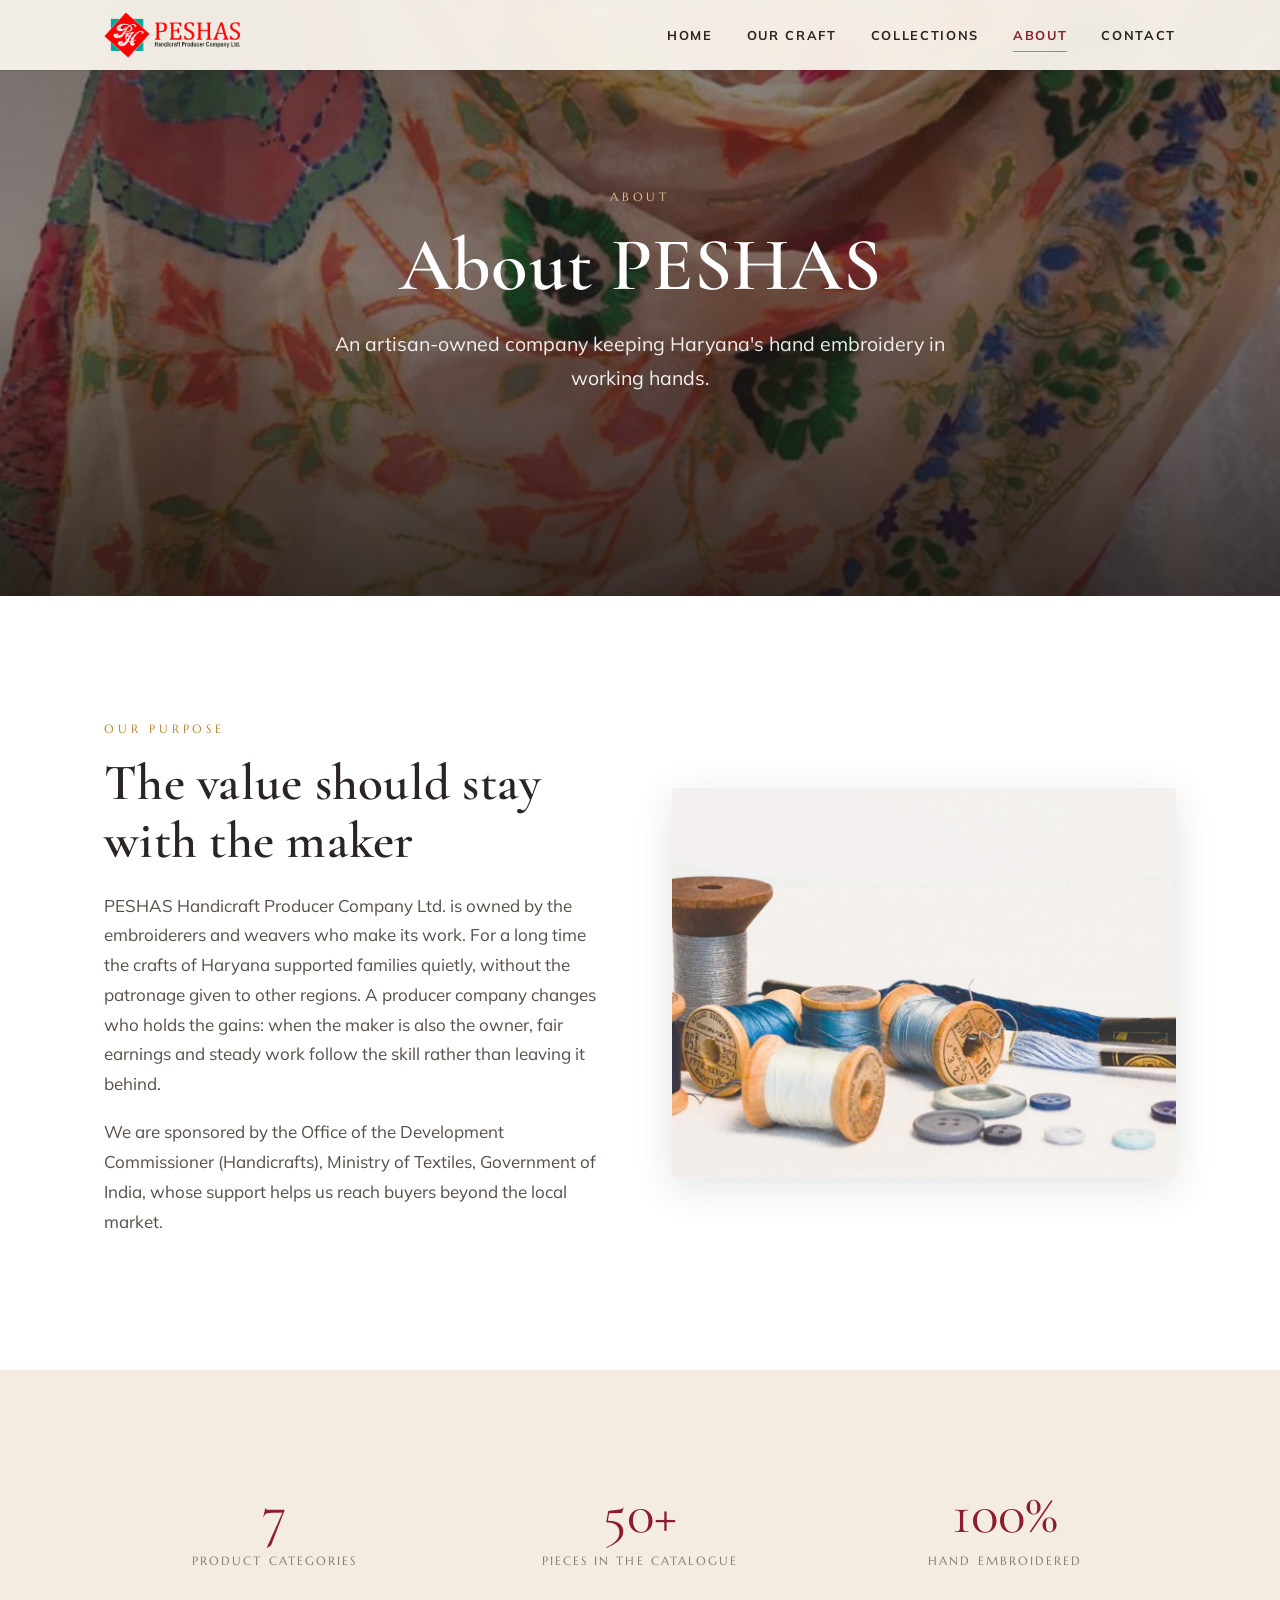
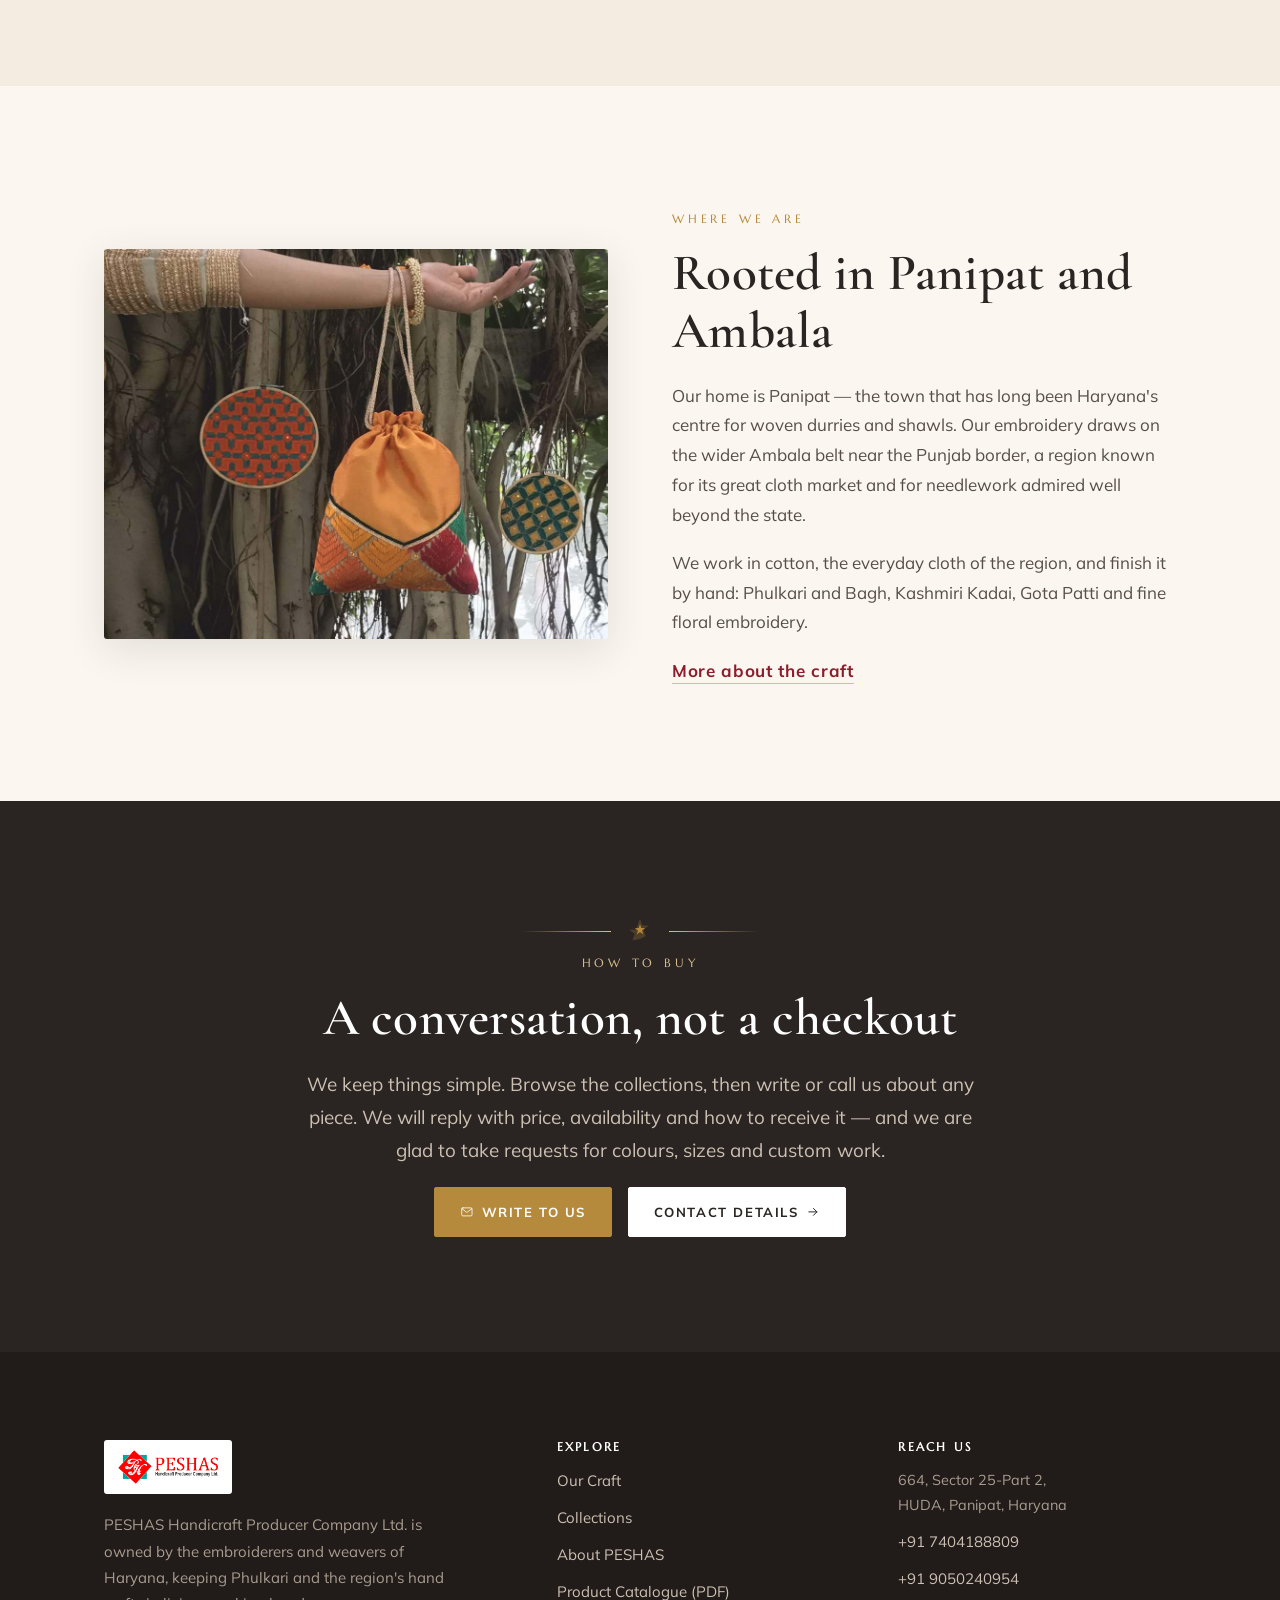
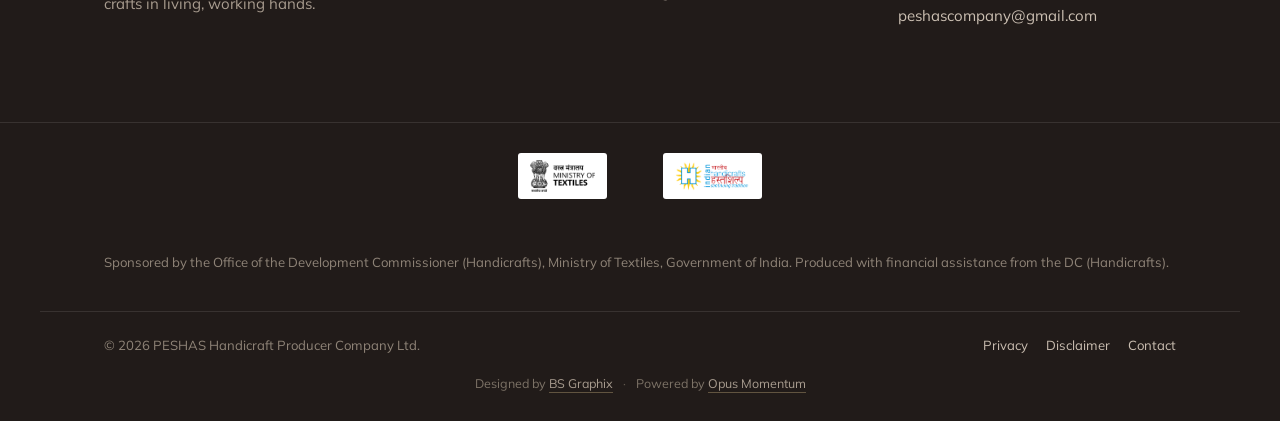
==== about.html @ 7e1dfe95 "Launch PESHAS (PHPC) website" ====
<!DOCTYPE html>
<html lang="en">
<head>
<meta charset="utf-8">
<meta name="viewport" content="width=device-width, initial-scale=1">
<title>About PESHAS — An Artisan-Owned Handicraft Producer Company | PHPC</title>
<meta name="description" content="PESHAS Handicraft Producer Company Ltd. is owned by the embroiderers and weavers of Panipat and Ambala, Haryana, and sponsored by the DC (Handicrafts), Ministry of Textiles.">
<link rel="canonical" href="https://www.phpc.in/about.html">
<meta property="og:type" content="website">
<meta property="og:site_name" content="PESHAS — PHPC">
<meta property="og:title" content="About PESHAS — An Artisan-Owned Handicraft Producer Company | PHPC">
<meta property="og:description" content="PESHAS Handicraft Producer Company Ltd. is owned by the embroiderers and weavers of Panipat and Ambala, Haryana, and sponsored by the DC (Handicrafts), Ministry of Textiles.">
<meta property="og:image" content="https://www.phpc.in/assets/brand/hero-dupatta.jpg">
<meta property="og:url" content="https://www.phpc.in/about.html">
<meta name="twitter:card" content="summary_large_image">
<meta name="theme-color" content="#8c1d2c">
<script>document.documentElement.className+=" js";</script>
<link rel="icon" href="/favicon.svg" type="image/svg+xml">
<link rel="apple-touch-icon" href="/assets/logos/peshas-logo.png">
<link rel="preconnect" href="https://fonts.googleapis.com">
<link rel="preconnect" href="https://fonts.gstatic.com" crossorigin>
<link href="https://fonts.googleapis.com/css2?family=Cormorant+Garamond:wght@500;600&family=Marcellus&family=Mulish:wght@400;600;700;800&display=swap" rel="stylesheet">
<link rel="stylesheet" href="/css/styles.css">
</head>
<body>
<header class="site-header is-solid">
  <div class="container">
    <a class="brand" href="/" aria-label="PESHAS — Handicraft Producer Company">
      <img class="brand-logo--dark" src="/assets/logos/peshas-logo.png" alt="PESHAS Handicraft Producer Company — Phulkari Hand Embroidery">
    </a>
    <button class="navtoggle" aria-label="Open menu" aria-controls="nav"><span></span><span></span><span></span></button>
    <nav class="nav" id="nav" aria-label="Primary"><a href="/">Home</a><a href="/craft.html">Our Craft</a><a href="/collections.html">Collections</a><a href="/about.html" aria-current="page">About</a><a href="/contact.html">Contact</a></nav>
  </div>
</header>
<main id="main">
  <section class="hero hero--sub hero--page">
    <div class="hero__media"><img src="/assets/brand/hero-dupatta.jpg" alt="A cream dupatta covered in colourful floral hand embroidery"></div>
    <div class="container"><div class="hero__inner">
      <span class="eyebrow">About</span>
      <h1>About PESHAS</h1>
      <p style="margin-inline:auto;">An artisan-owned company keeping Haryana's hand embroidery in working hands.</p>
    </div></div>
  </section>

  <section class="section bg-paper"><div class="container split">
    <div class="split__body reveal">
      <span class="eyebrow">Our purpose</span>
      <h2>The value should stay with the maker</h2>
      <p>PESHAS Handicraft Producer Company Ltd. is owned by the embroiderers and weavers who make its work. For a long time the crafts of Haryana supported families quietly, without the patronage given to other regions. A producer company changes who holds the gains: when the maker is also the owner, fair earnings and steady work follow the skill rather than leaving it behind.</p>
      <p>We are sponsored by the Office of the Development Commissioner (Handicrafts), Ministry of Textiles, Government of India, whose support helps us reach buyers beyond the local market.</p>
    </div>
    <div class="split__media reveal"><img src="/assets/brand/texture-spools.jpg" alt="Wooden spools of thread and buttons on a pale surface"></div>
  </div></section>

  <section class="section bg-cream2"><div class="container">
    <div class="stats reveal">
      <div class="stat"><div class="num">7</div><div class="lbl">Product categories</div></div>
      <div class="stat"><div class="num">50+</div><div class="lbl">Pieces in the catalogue</div></div>
      <div class="stat"><div class="num">100%</div><div class="lbl">Hand embroidered</div></div>
    </div>
  </div></section>

  <section class="section"><div class="container split">
    <div class="split__media reveal"><img src="/assets/brand/hero-handbag.jpg" alt="Embroidered bags hanging among the aerial roots of a banyan tree"></div>
    <div class="split__body reveal">
      <span class="eyebrow">Where we are</span>
      <h2>Rooted in Panipat and Ambala</h2>
      <p>Our home is Panipat — the town that has long been Haryana's centre for woven durries and shawls. Our embroidery draws on the wider Ambala belt near the Punjab border, a region known for its great cloth market and for needlework admired well beyond the state.</p>
      <p>We work in cotton, the everyday cloth of the region, and finish it by hand: Phulkari and Bagh, Kashmiri Kadai, Gota Patti and fine floral embroidery.</p>
      <a class="textlink" href="/craft.html">More about the craft</a>
    </div>
  </div></section>

  <section class="section bg-ink"><div class="container center">
    <span class="motif" aria-hidden="true"><svg viewBox="0 0 24 24" fill="currentColor"><path d="M12 2l1.7 5.4 5.6.1-4.5 3.3 1.7 5.4L12 18.4 6 19.6l1.7-5.4-4.5-3.3 5.6-.1z" opacity=".25"/><path d="M12 6.5l1 3.1 3.2.1-2.6 1.9 1 3.1-2.6-1.9-2.6 1.9 1-3.1L7.8 9.7l3.2-.1z"/></svg></span>
    <span class="eyebrow">How to buy</span>
    <h2 class="measure mx-auto">A conversation, not a checkout</h2>
    <p class="lead measure mx-auto" style="color:#cbbfb2;">We keep things simple. Browse the collections, then write or call us about any piece. We will reply with price, availability and how to receive it — and we are glad to take requests for colours, sizes and custom work.</p>
    <div class="btn-row" style="justify-content:center;margin-top:8px;">
      <a class="btn btn--gold" href="mailto:peshascompany@gmail.com?subject=Enquiry%20from%20phpc.in"><svg viewBox="0 0 24 24" fill="none" stroke="currentColor" stroke-width="1.4" stroke-linecap="round" stroke-linejoin="round"><rect x="3" y="5" width="18" height="14" rx="2"/><path d="M3.5 6.5L12 13l8.5-6.5"/></svg> Write to us</a>
      <a class="btn btn--light" href="/contact.html">Contact details <svg viewBox="0 0 24 24" fill="none" stroke="currentColor" stroke-width="1.7" stroke-linecap="round" stroke-linejoin="round"><path d="M5 12h14M13 6l6 6-6 6"/></svg></a>
    </div>
  </div></section>
</main>
<footer class="site-footer">
  <div class="container footer-top">
    <div class="footer-brand">
      <img src="/assets/logos/peshas-logo.png" alt="PESHAS Handicraft Producer Company logo">
      <p>PESHAS Handicraft Producer Company Ltd. is owned by the embroiderers and weavers of Haryana, keeping Phulkari and the region's hand crafts in living, working hands.</p>
    </div>
    <div class="footer-col">
      <h4>Explore</h4>
      <ul>
        <li><a href="/craft.html">Our Craft</a></li>
        <li><a href="/collections.html">Collections</a></li>
        <li><a href="/about.html">About PESHAS</a></li>
        <li><a href="/brochure/PHPC-Brochure.pdf" target="_blank" rel="noopener">Product Catalogue (PDF)</a></li>
      </ul>
    </div>
    <div class="footer-col">
      <h4>Reach us</h4>
      <ul>
        <li class="small">664, Sector 25-Part 2,<br>HUDA, Panipat, Haryana</li>
        <li><a href="tel:+917404188809">+91 7404188809</a></li>
        <li><a href="tel:+919050240954">+91 9050240954</a></li>
        <li><a href="mailto:peshascompany@gmail.com">peshascompany@gmail.com</a></li>
      </ul>
    </div>
  </div>
  <div class="footer-sponsors">
    <img src="/assets/logos/ministry-of-textiles.png" alt="Ministry of Textiles, Government of India">
    <img src="/assets/logos/indian-handicrafts.png" alt="Indian Handicrafts — Office of the Development Commissioner (Handicrafts)">
  </div>
  <div class="container">
    <p class="footer-note" style="border-top:0;color:#8f8478;max-width:none;">Sponsored by the Office of the Development Commissioner (Handicrafts), Ministry of Textiles, Government of India. Produced with financial assistance from the DC (Handicrafts).</p>
  </div>
  <div class="container footer-note">
    <span>© <span id="year">2025</span> PESHAS Handicraft Producer Company Ltd.</span>
    <span class="legal"><a href="/privacy.html">Privacy</a><a href="/disclaimer.html">Disclaimer</a><a href="/contact.html">Contact</a></span>
  </div>
  <div class="container footer-credits">
    <span>Designed by <a href="https://bsgraphix.com/" target="_blank" rel="noopener">BS Graphix</a></span>
    <span class="dot">·</span>
    <span>Powered by <a href="https://opusmomentum.com" target="_blank" rel="noopener">Opus Momentum</a></span>
  </div>
</footer>
<script src="/js/main.js" defer></script>
</body>
</html>
---- css/styles.css ----
/* =========================================================================
   PESHAS / PHPC — Phulkari hand embroidery
   Design system
   ========================================================================= */

:root{
  /* Core palette */
  --ink:        #2a2422;
  --ink-soft:   #574e48;
  --muted:      #877d74;
  --cream:      #fbf7f0;
  --cream-2:    #f4ece0;
  --paper:      #ffffff;
  --crimson:    #8c1d2c;
  --crimson-dk: #6f1623;
  --gold:       #b58a3c;
  --gold-soft:  #d8be8b;
  --line:       rgba(42,36,34,.12);
  --line-strong:rgba(42,36,34,.22);

  /* Phulkari accents — used sparingly */
  --marigold:#e0a82e;
  --fuchsia: #c42a6b;
  --teal:    #1e8c84;
  --indigo:  #34408c;

  --shadow-sm: 0 1px 2px rgba(42,36,34,.05), 0 6px 18px rgba(42,36,34,.06);
  --shadow-md: 0 10px 40px rgba(42,36,34,.12);

  --maxw: 1200px;
  --gutter: clamp(20px, 5vw, 64px);

  --serif: "Cormorant Garamond", Georgia, "Times New Roman", serif;
  --display: "Marcellus", Georgia, serif;
  --sans: "Mulish", -apple-system, BlinkMacSystemFont, "Segoe UI", sans-serif;
}

/* ---------- Reset / base ---------- */
*,*::before,*::after{ box-sizing:border-box; }
html{ -webkit-text-size-adjust:100%; scroll-behavior:smooth; scroll-padding-top:96px; }
body{
  margin:0;
  font-family:var(--sans);
  font-size:17px;
  line-height:1.75;
  color:var(--ink-soft);
  background:var(--cream);
  -webkit-font-smoothing:antialiased;
  text-rendering:optimizeLegibility;
}
img{ max-width:100%; display:block; }
a{ color:var(--crimson); text-decoration:none; transition:color .25s ease; }
a:hover{ color:var(--gold); }
h1,h2,h3,h4{ color:var(--ink); font-family:var(--serif); font-weight:600; line-height:1.12; margin:0 0 .4em; letter-spacing:.005em; }
h1{ font-size:clamp(2.6rem, 6vw, 4.7rem); }
h2{ font-size:clamp(2rem, 4.2vw, 3.2rem); }
h3{ font-size:clamp(1.4rem, 2.4vw, 1.9rem); }
p{ margin:0 0 1.1em; }
::selection{ background:var(--gold-soft); color:var(--ink); }

/* ---------- Layout helpers ---------- */
.container{ width:100%; max-width:var(--maxw); margin-inline:auto; padding-inline:var(--gutter); }
.section{ padding-block:clamp(64px, 9vw, 132px); }
.section--tight{ padding-block:clamp(48px, 6vw, 88px); }
.bg-paper{ background:var(--paper); }
.bg-cream2{ background:var(--cream-2); }
.bg-ink{ background:var(--ink); color:#e9e2d8; }
.bg-ink h2,.bg-ink h3{ color:#fff; }
.center{ text-align:center; }
.mx-auto{ margin-inline:auto; }
.measure{ max-width:64ch; }
.measure-sm{ max-width:50ch; }

/* Eyebrow */
.eyebrow{
  font-family:var(--display);
  text-transform:uppercase;
  letter-spacing:.32em;
  font-size:.74rem;
  color:var(--gold);
  margin:0 0 1rem;
  display:inline-block;
}
.bg-ink .eyebrow{ color:var(--gold-soft); }
.lead{ font-size:1.18rem; color:var(--ink-soft); }

/* Gold hairline + motif divider */
.rule{ width:64px; height:1px; background:var(--gold); border:0; margin:1.6rem 0; }
.center .rule{ margin-inline:auto; }
.motif{ display:flex; align-items:center; justify-content:center; gap:14px; color:var(--gold); margin:0 auto; }
.motif::before,.motif::after{ content:""; height:1px; width:min(90px,18vw); background:linear-gradient(90deg,transparent,var(--gold-soft)); }
.motif::after{ background:linear-gradient(90deg,var(--gold-soft),transparent); }
.motif svg{ width:30px; height:30px; flex:0 0 auto; }

/* ---------- Buttons ---------- */
.btn{
  --b:var(--crimson);
  display:inline-flex; align-items:center; gap:.6em;
  font-family:var(--sans); font-weight:700; font-size:.82rem;
  letter-spacing:.12em; text-transform:uppercase;
  padding:.95em 1.9em; border:1px solid var(--b); border-radius:2px;
  background:var(--b); color:#fff; cursor:pointer;
  transition:transform .2s ease, background .25s ease, color .25s ease, border-color .25s ease, box-shadow .25s ease;
}
.btn:hover{ background:transparent; color:var(--b); transform:translateY(-2px); box-shadow:var(--shadow-sm); }
.btn--gold{ --b:var(--gold); color:#fff; }
.btn--gold:hover{ color:var(--gold); }
.btn--ghost{ background:transparent; color:var(--ink); border-color:var(--line-strong); }
.btn--ghost:hover{ background:var(--ink); color:#fff; border-color:var(--ink); }
.btn--light{ background:#fff; color:var(--ink); border-color:#fff; }
.btn--light:hover{ background:transparent; color:#fff; }
.btn-row{ display:flex; flex-wrap:wrap; gap:16px; }
.center .btn-row{ justify-content:center; }
.btn svg{ width:1.05em; height:1.05em; }

.textlink{
  font-weight:700; letter-spacing:.04em; color:var(--crimson);
  border-bottom:1px solid var(--gold-soft); padding-bottom:2px;
}
.textlink:hover{ border-color:var(--gold); }

/* ---------- Header / nav ---------- */
.site-header{
  position:fixed; inset:0 0 auto 0; z-index:60;
  transition:background .35s ease, box-shadow .35s ease, padding .35s ease;
  padding-block:18px;
}
.site-header .container{ display:flex; align-items:center; justify-content:space-between; gap:24px; }
.brand{ display:flex; align-items:center; gap:14px; }
.brand img{ height:54px; width:auto; transition:height .35s ease; }
.brand-text{ font-family:var(--display); line-height:1.05; color:var(--ink); }
.brand-text b{ display:block; font-size:1.06rem; letter-spacing:.04em; font-weight:400; }
.brand-text span{ font-size:.62rem; letter-spacing:.24em; text-transform:uppercase; color:var(--muted); }

.nav{ display:flex; align-items:center; gap:34px; }
.nav a{
  font-family:var(--sans); font-size:.8rem; font-weight:700;
  letter-spacing:.13em; text-transform:uppercase; color:var(--ink);
  position:relative; padding-block:6px;
}
.nav a::after{ content:""; position:absolute; left:0; bottom:0; height:1px; width:0; background:var(--gold); transition:width .28s ease; }
.nav a:hover,.nav a[aria-current="page"]{ color:var(--crimson); }
.nav a:hover::after,.nav a[aria-current="page"]::after{ width:100%; }

/* transparent over hero */
.site-header.is-top{ background:transparent; }
.site-header.is-top .brand-text,
.site-header.is-top .brand-text b{ color:#fff; }
.site-header.is-top .brand-text span{ color:rgba(255,255,255,.8); }
.site-header.is-top .nav a{ color:#fff; }
.site-header.is-top .nav a:hover,
.site-header.is-top .nav a[aria-current="page"]{ color:#fff; }
.site-header.is-top .navtoggle span{ background:#fff; }
.site-header.is-top .brand-logo--dark{ filter:drop-shadow(0 1px 3px rgba(0,0,0,.35)); }
/* solid (scrolled / inner pages) */
.site-header.is-solid{ background:rgba(251,247,240,.94); backdrop-filter:saturate(140%) blur(10px); box-shadow:0 1px 0 var(--line); padding-block:12px; }
.site-header.is-solid .brand img{ height:46px; }

.navtoggle{ display:none; flex-direction:column; gap:5px; width:34px; height:30px; justify-content:center; background:none; border:0; cursor:pointer; }
.navtoggle span{ display:block; height:2px; width:26px; background:var(--ink); transition:transform .3s ease, opacity .3s ease; }
.nav-open .navtoggle span:nth-child(1){ transform:translateY(7px) rotate(45deg); }
.nav-open .navtoggle span:nth-child(2){ opacity:0; }
.nav-open .navtoggle span:nth-child(3){ transform:translateY(-7px) rotate(-45deg); }

/* ---------- Hero ---------- */
.hero{ position:relative; min-height:min(92vh,820px); display:flex; align-items:flex-end; color:#fff; overflow:hidden; }
.hero__media{ position:absolute; inset:0; z-index:-2; }
.hero__media img{ width:100%; height:100%; object-fit:cover; }
.hero::after{ content:""; position:absolute; inset:0; z-index:-1;
  background:
    linear-gradient(180deg, rgba(20,13,11,.62) 0%, rgba(20,13,11,.40) 42%, rgba(20,13,11,.88) 100%),
    linear-gradient(90deg, rgba(20,13,11,.55) 0%, rgba(20,13,11,.12) 55%, rgba(20,13,11,0) 80%); }
.hero--sub::after{ background:linear-gradient(180deg, rgba(20,13,11,.55) 0%, rgba(20,13,11,.45) 45%, rgba(20,13,11,.80) 100%); }
.hero__inner{ padding-block:clamp(56px,12vh,140px); max-width:780px; }
.hero h1{ color:#fff; margin-bottom:.25em; }
.hero .eyebrow{ color:var(--gold-soft); }
.hero p{ font-size:1.22rem; color:rgba(255,255,255,.92); max-width:54ch; }
.hero--sub{ min-height:auto; align-items:center; text-align:center; }
.hero--sub .hero__inner{ margin-inline:auto; padding-block:clamp(120px,20vh,200px); }
.hero--page{ min-height:54vh; }

/* ---------- Split / feature ---------- */
.split{ display:grid; grid-template-columns:1fr 1fr; gap:clamp(32px,5vw,80px); align-items:center; }
.split--media-right .split__media{ order:2; }
.split__media img{ width:100%; height:100%; max-height:640px; object-fit:cover; border-radius:3px; box-shadow:var(--shadow-md); }
.split__body{ max-width:54ch; }

.grid-3{ display:grid; grid-template-columns:repeat(3,1fr); gap:clamp(24px,3vw,40px); }
.grid-2{ display:grid; grid-template-columns:repeat(2,1fr); gap:clamp(24px,3vw,48px); }
.feature{ }
.feature .ico{ width:42px; height:42px; color:var(--gold); margin-bottom:14px; }
.feature h3{ font-size:1.3rem; }

/* Stats */
.stats{ display:grid; grid-template-columns:repeat(3,1fr); gap:24px; text-align:center; }
.stat .num{ font-family:var(--serif); font-size:clamp(2.4rem,5vw,3.6rem); color:var(--crimson); line-height:1; }
.stat .lbl{ font-family:var(--display); letter-spacing:.18em; text-transform:uppercase; font-size:.72rem; color:var(--muted); margin-top:.5rem; }

/* ---------- Category cards (home) ---------- */
.cat-grid{ display:grid; grid-template-columns:repeat(3,1fr); gap:20px; }
.cat-card{ position:relative; overflow:hidden; border-radius:3px; aspect-ratio:3/4; box-shadow:var(--shadow-sm); display:block; }
.cat-card img{ width:100%; height:100%; object-fit:cover; transition:transform .7s cubic-bezier(.2,.7,.2,1); }
.cat-card:hover img{ transform:scale(1.06); }
.cat-card::after{ content:""; position:absolute; inset:0; background:linear-gradient(180deg,transparent 35%,rgba(28,18,16,.78)); }
.cat-card__label{ position:absolute; left:0; right:0; bottom:0; padding:22px; z-index:2; color:#fff; }
.cat-card__label .k{ font-family:var(--display); letter-spacing:.2em; text-transform:uppercase; font-size:.66rem; color:var(--gold-soft); display:block; margin-bottom:4px; }
.cat-card__label .t{ font-family:var(--serif); font-size:1.5rem; }

/* ---------- Collections ---------- */
.catnav{ position:sticky; top:72px; z-index:40; background:rgba(251,247,240,.95); backdrop-filter:blur(8px); border-block:1px solid var(--line); }
.catnav ul{ list-style:none; margin:0; padding:0; display:flex; gap:6px; flex-wrap:wrap; justify-content:center; padding-block:12px; }
.catnav a{ font-family:var(--display); letter-spacing:.16em; text-transform:uppercase; font-size:.7rem; color:var(--ink-soft); padding:7px 14px; border-radius:2px; }
.catnav a:hover,.catnav a.active{ color:var(--crimson); background:var(--cream-2); }

.cat-section{ scroll-margin-top:140px; }
.cat-head{ text-align:center; max-width:60ch; margin:0 auto clamp(28px,4vw,52px); }

.products{ display:grid; grid-template-columns:repeat(4,1fr); gap:clamp(16px,2vw,30px); }
.card{ background:var(--paper); border:1px solid var(--line); border-radius:3px; overflow:hidden; display:flex; flex-direction:column; transition:transform .3s ease, box-shadow .3s ease, border-color .3s ease; }
.card:hover{ transform:translateY(-4px); box-shadow:var(--shadow-md); border-color:transparent; }
.card__media{ position:relative; aspect-ratio:4/5; overflow:hidden; background:var(--cream-2); }
.card__media img{ width:100%; height:100%; object-fit:cover; transition:transform .7s cubic-bezier(.2,.7,.2,1); }
.card:hover .card__media img{ transform:scale(1.05); }
.card__tag{ position:absolute; top:12px; left:12px; background:rgba(255,255,255,.92); color:var(--crimson); font-family:var(--display); font-size:.6rem; letter-spacing:.14em; text-transform:uppercase; padding:5px 10px; border-radius:2px; }
.card__body{ padding:18px 18px 20px; display:flex; flex-direction:column; gap:6px; flex:1; }
.card__name{ font-family:var(--serif); font-size:1.32rem; color:var(--ink); line-height:1.1; }
.card__code{ font-family:var(--sans); font-size:.72rem; letter-spacing:.1em; text-transform:uppercase; color:var(--muted); }
.card__meta{ font-size:.86rem; color:var(--ink-soft); margin-top:2px; }
.card__meta b{ color:var(--ink); font-weight:700; }
.card__enquire{ margin-top:auto; padding-top:14px; }
.card__enquire a{ font-size:.74rem; font-weight:700; letter-spacing:.12em; text-transform:uppercase; color:var(--crimson); display:inline-flex; align-items:center; gap:.5em; }
.card__enquire a svg{ width:1em; height:1em; transition:transform .25s ease; }
.card__enquire a:hover svg{ transform:translateX(3px); }

/* ---------- Sponsor strip ---------- */
.sponsors{ display:flex; flex-wrap:wrap; align-items:center; justify-content:center; gap:clamp(28px,6vw,72px); }
.sponsors img{ height:64px; width:auto; object-fit:contain; opacity:.9; }
.sponsors .ms img{ height:58px; }

/* ---------- Contact ---------- */
.contact-grid{ display:grid; grid-template-columns:1.1fr 1fr; gap:clamp(32px,5vw,72px); }
.contact-item{ display:flex; gap:16px; padding:22px 0; border-bottom:1px solid var(--line); }
.contact-item:last-child{ border-bottom:0; }
.contact-item .ico{ flex:0 0 auto; width:34px; height:34px; color:var(--gold); }
.contact-item h3{ font-family:var(--display); font-size:.8rem; letter-spacing:.16em; text-transform:uppercase; color:var(--muted); margin-bottom:6px; }
.contact-item p,.contact-item a{ font-size:1.06rem; color:var(--ink); margin:0; }
.contact-item a:hover{ color:var(--crimson); }

/* ---------- Prose (privacy / disclaimer / craft) ---------- */
.prose{ max-width:72ch; }
.prose h2{ margin-top:1.8em; }
.prose h3{ margin-top:1.5em; font-family:var(--display); font-size:1.05rem; letter-spacing:.06em; text-transform:uppercase; color:var(--crimson); }
.prose ul{ padding-left:1.2em; }
.prose li{ margin-bottom:.5em; }
.prose .updated{ color:var(--muted); font-size:.92rem; }

/* Pull quote */
.pullquote{ font-family:var(--serif); font-size:clamp(1.6rem,3.4vw,2.5rem); line-height:1.3; color:var(--ink); max-width:24ch; }
.pullquote .by{ display:block; font-family:var(--sans); font-size:.8rem; letter-spacing:.18em; text-transform:uppercase; color:var(--gold); margin-top:1.2rem; }

/* ---------- Footer ---------- */
.site-footer{ background:#211b19; color:#cbbfb2; font-size:.94rem; }
.site-footer a{ color:#cbbfb2; }
.site-footer a:hover{ color:var(--gold-soft); }
.footer-top{ display:grid; grid-template-columns:1.4fr 1fr 1fr; gap:clamp(32px,5vw,64px); padding-block:clamp(56px,7vw,88px); }
.footer-brand img{ height:54px; margin-bottom:18px; background:#fff; padding:10px 14px; border-radius:3px; }
.footer-brand p{ max-width:38ch; color:#a89c8f; }
.footer-col h4{ font-family:var(--display); color:#fff; font-size:.78rem; letter-spacing:.18em; text-transform:uppercase; margin-bottom:1.1em; }
.footer-col ul{ list-style:none; margin:0; padding:0; display:grid; gap:.7em; }
.footer-col .small{ color:#a89c8f; font-size:.9rem; }
.footer-sponsors{ border-top:1px solid rgba(255,255,255,.1); padding-block:30px; display:flex; flex-wrap:wrap; align-items:center; justify-content:center; gap:clamp(24px,5vw,56px); }
.footer-sponsors img{ height:46px; background:#fff; padding:7px 12px; border-radius:3px; }
.footer-note{ border-top:1px solid rgba(255,255,255,.1); padding-block:22px; font-size:.82rem; color:#8f8478; display:flex; flex-wrap:wrap; gap:8px 24px; justify-content:space-between; align-items:center; }
.footer-note .legal{ display:flex; gap:18px; flex-wrap:wrap; }
.footer-credits{ padding-bottom:26px; margin-top:-6px; display:flex; flex-wrap:wrap; gap:10px; justify-content:center; align-items:center; font-size:.78rem; color:#7d7367; }
.footer-credits a{ color:#a89c8f; border-bottom:1px solid rgba(216,190,139,.35); padding-bottom:1px; }
.footer-credits a:hover{ color:var(--gold-soft); }
.footer-credits .dot{ color:#5f564d; }

/* ---------- Reveal animation (progressive enhancement) ----------
   Content is visible by default. Only when JS is present (.js on <html>)
   do we hide-then-reveal on scroll, so no-JS users always see everything. */
.js .reveal{ opacity:0; transform:translateY(22px); transition:opacity .8s ease, transform .8s cubic-bezier(.2,.7,.2,1); }
.js .reveal.in{ opacity:1; transform:none; }

/* ---------- Responsive ---------- */
@media (max-width:1024px){
  .products{ grid-template-columns:repeat(3,1fr); }
}
@media (max-width:860px){
  body{ font-size:16px; }
  .nav{
    position:fixed; inset:0 0 0 auto; width:min(82vw,360px);
    flex-direction:column; align-items:flex-start; justify-content:center; gap:26px;
    background:var(--cream); padding:0 var(--gutter);
    transform:translateX(100%); transition:transform .4s cubic-bezier(.4,0,.2,1);
    box-shadow:-20px 0 60px rgba(0,0,0,.18); z-index:55;
  }
  .nav a, .site-header.is-top .nav a{ color:var(--ink); font-size:1rem; }
  .nav-open .nav{ transform:none; }
  .navtoggle{ display:flex; z-index:60; }
  .nav-open .site-header.is-top .navtoggle span{ background:var(--ink); }
  .split{ grid-template-columns:1fr; }
  .split--media-right .split__media{ order:0; }
  .grid-3,.cat-grid,.stats{ grid-template-columns:1fr; }
  .grid-2,.contact-grid,.footer-top{ grid-template-columns:1fr; }
  .products{ grid-template-columns:repeat(2,1fr); }
  .footer-top{ gap:36px; }
}
@media (max-width:480px){
  .products{ grid-template-columns:repeat(2,1fr); gap:12px; }
  .card__body{ padding:14px; }
  .card__name{ font-size:1.12rem; }
  .btn{ width:100%; justify-content:center; }
  .center .btn-row .btn{ width:auto; }
}
@media (prefers-reduced-motion:reduce){
  *{ animation:none!important; transition:none!important; scroll-behavior:auto!important; }
  .js .reveal{ opacity:1; transform:none; }
}
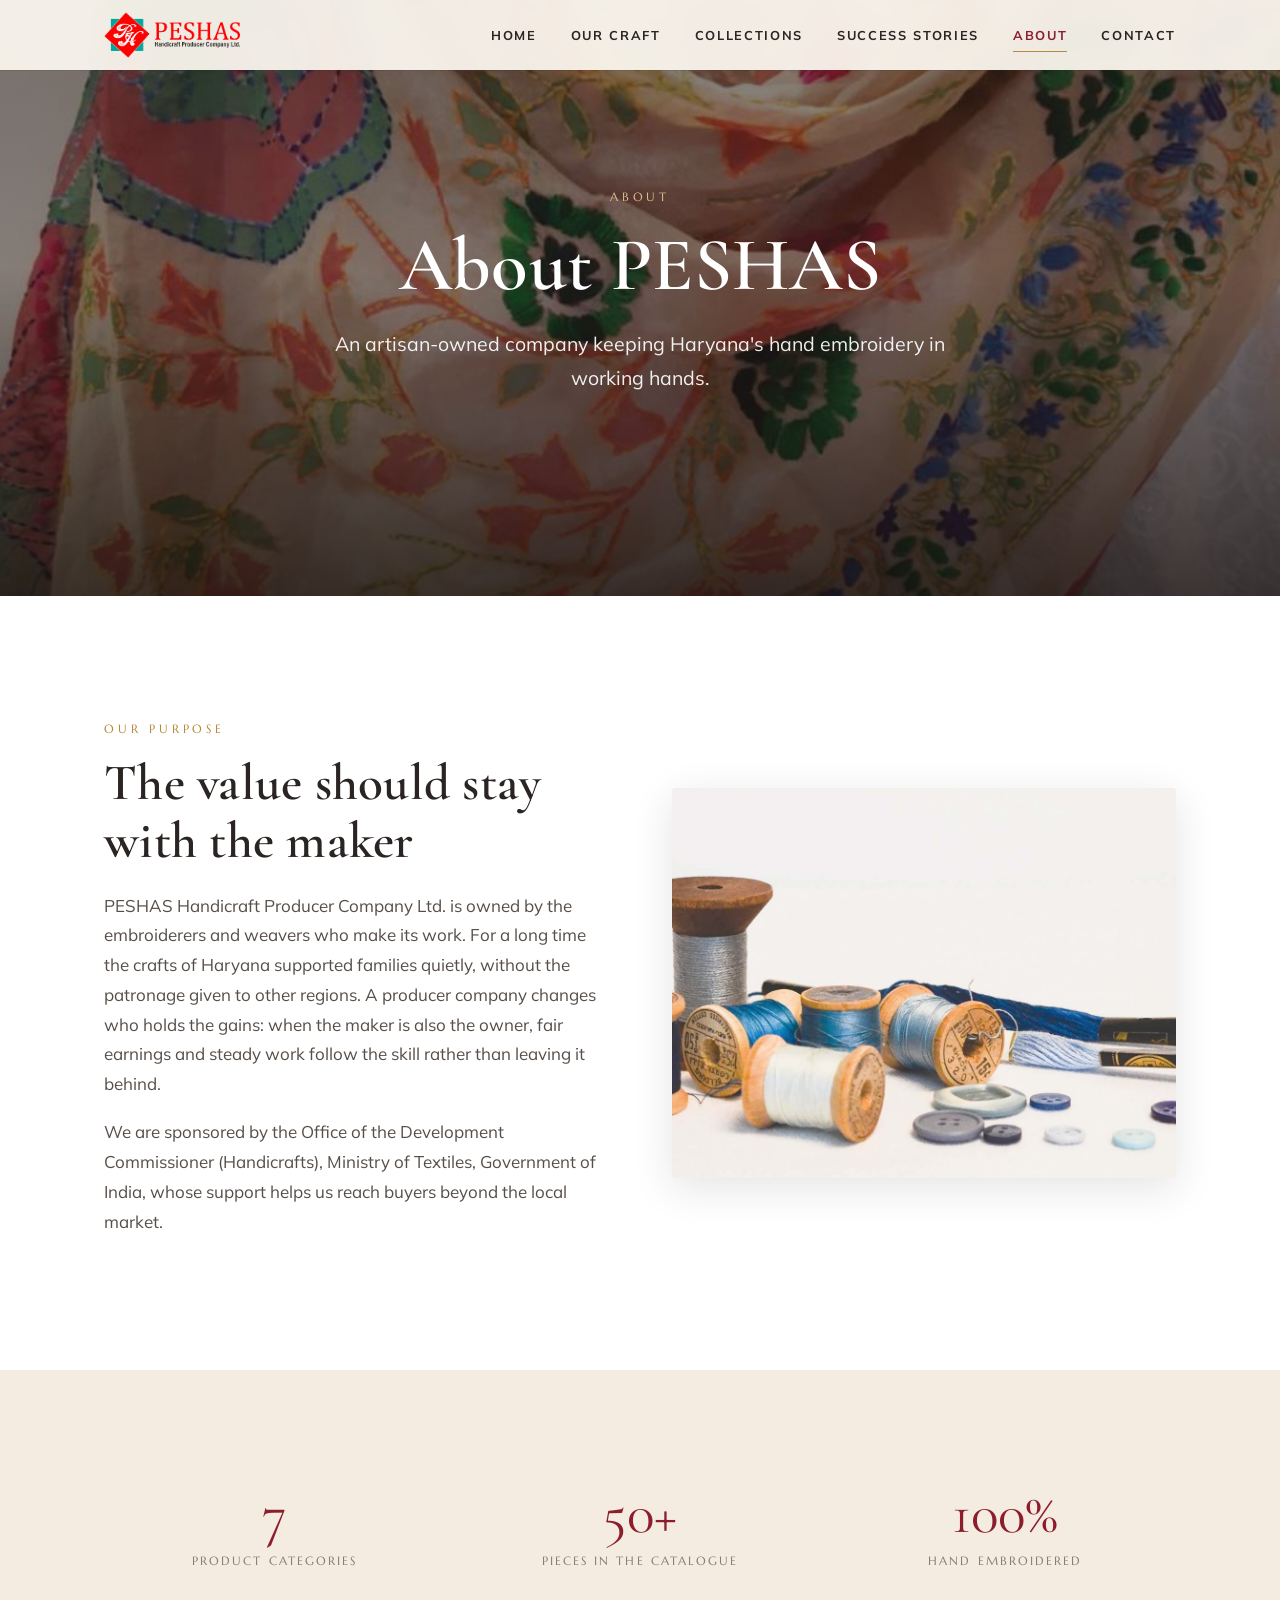
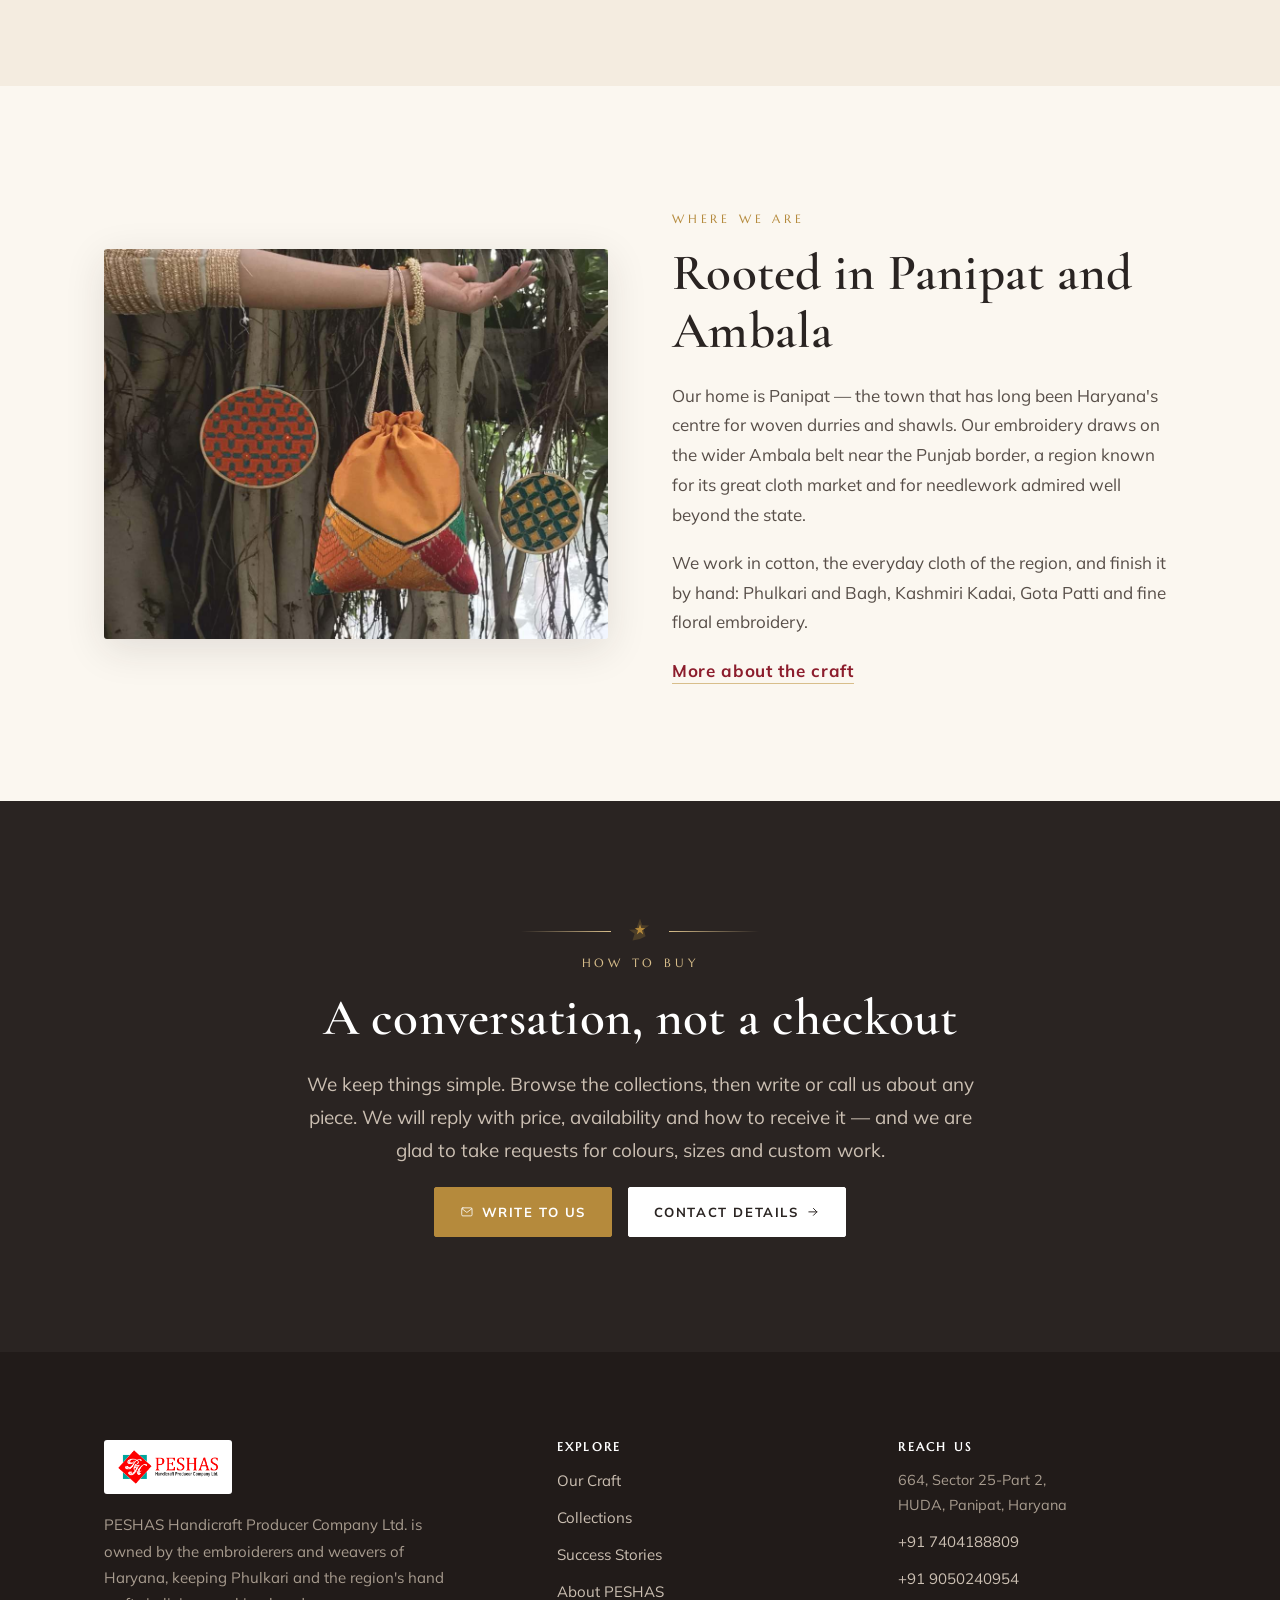
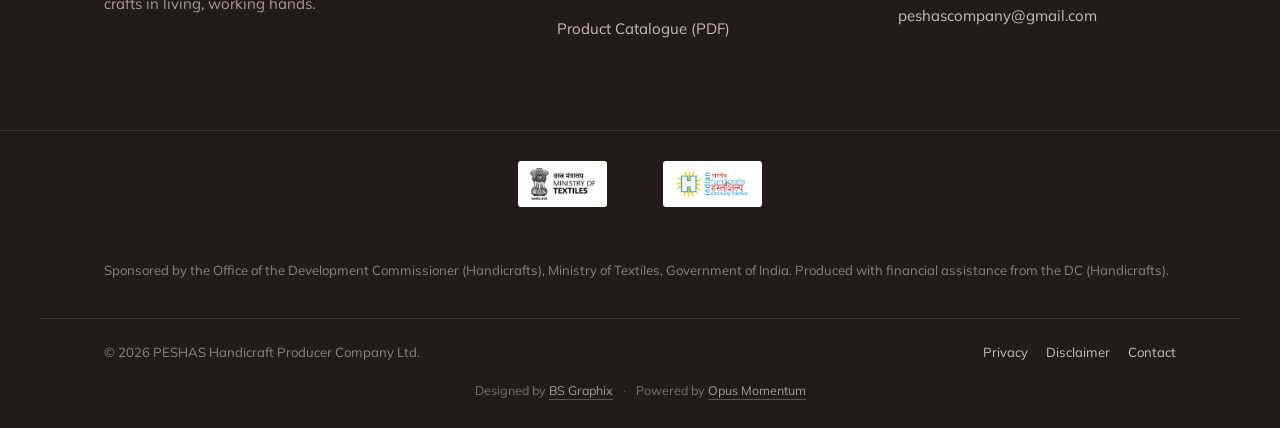
==== commit 11a27cdc: "Add home events slider and Success Stories page (5 artisan profiles)" ====
--- a/about.html
+++ b/about.html
@@ -15,26 +15,26 @@
 <meta name="twitter:card" content="summary_large_image">
 <meta name="theme-color" content="#8c1d2c">
 <script>document.documentElement.className+=" js";</script>
-<link rel="icon" href="/favicon.svg" type="image/svg+xml">
-<link rel="apple-touch-icon" href="/assets/logos/peshas-logo.png">
+<link rel="icon" href="favicon.svg" type="image/svg+xml">
+<link rel="apple-touch-icon" href="assets/logos/peshas-logo.png">
 <link rel="preconnect" href="https://fonts.googleapis.com">
 <link rel="preconnect" href="https://fonts.gstatic.com" crossorigin>
 <link href="https://fonts.googleapis.com/css2?family=Cormorant+Garamond:wght@500;600&family=Marcellus&family=Mulish:wght@400;600;700;800&display=swap" rel="stylesheet">
-<link rel="stylesheet" href="/css/styles.css">
+<link rel="stylesheet" href="css/styles.css">
 </head>
 <body>
 <header class="site-header is-solid">
   <div class="container">
-    <a class="brand" href="/" aria-label="PESHAS — Handicraft Producer Company">
-      <img class="brand-logo--dark" src="/assets/logos/peshas-logo.png" alt="PESHAS Handicraft Producer Company — Phulkari Hand Embroidery">
+    <a class="brand" href="index.html" aria-label="PESHAS — Handicraft Producer Company">
+      <img class="brand-logo--dark" src="assets/logos/peshas-logo.png" alt="PESHAS Handicraft Producer Company — Phulkari Hand Embroidery">
     </a>
     <button class="navtoggle" aria-label="Open menu" aria-controls="nav"><span></span><span></span><span></span></button>
-    <nav class="nav" id="nav" aria-label="Primary"><a href="/">Home</a><a href="/craft.html">Our Craft</a><a href="/collections.html">Collections</a><a href="/about.html" aria-current="page">About</a><a href="/contact.html">Contact</a></nav>
+    <nav class="nav" id="nav" aria-label="Primary"><a href="index.html">Home</a><a href="craft.html">Our Craft</a><a href="collections.html">Collections</a><a href="success.html">Success Stories</a><a href="about.html" aria-current="page">About</a><a href="contact.html">Contact</a></nav>
   </div>
 </header>
 <main id="main">
   <section class="hero hero--sub hero--page">
-    <div class="hero__media"><img src="/assets/brand/hero-dupatta.jpg" alt="A cream dupatta covered in colourful floral hand embroidery"></div>
+    <div class="hero__media"><img src="assets/brand/hero-dupatta.jpg" alt="A cream dupatta covered in colourful floral hand embroidery"></div>
     <div class="container"><div class="hero__inner">
       <span class="eyebrow">About</span>
       <h1>About PESHAS</h1>
@@ -49,7 +49,7 @@
       <p>PESHAS Handicraft Producer Company Ltd. is owned by the embroiderers and weavers who make its work. For a long time the crafts of Haryana supported families quietly, without the patronage given to other regions. A producer company changes who holds the gains: when the maker is also the owner, fair earnings and steady work follow the skill rather than leaving it behind.</p>
       <p>We are sponsored by the Office of the Development Commissioner (Handicrafts), Ministry of Textiles, Government of India, whose support helps us reach buyers beyond the local market.</p>
     </div>
-    <div class="split__media reveal"><img src="/assets/brand/texture-spools.jpg" alt="Wooden spools of thread and buttons on a pale surface"></div>
+    <div class="split__media reveal"><img src="assets/brand/texture-spools.jpg" alt="Wooden spools of thread and buttons on a pale surface"></div>
   </div></section>
 
   <section class="section bg-cream2"><div class="container">
@@ -61,13 +61,13 @@
   </div></section>
 
   <section class="section"><div class="container split">
-    <div class="split__media reveal"><img src="/assets/brand/hero-handbag.jpg" alt="Embroidered bags hanging among the aerial roots of a banyan tree"></div>
+    <div class="split__media reveal"><img src="assets/brand/hero-handbag.jpg" alt="Embroidered bags hanging among the aerial roots of a banyan tree"></div>
     <div class="split__body reveal">
       <span class="eyebrow">Where we are</span>
       <h2>Rooted in Panipat and Ambala</h2>
       <p>Our home is Panipat — the town that has long been Haryana's centre for woven durries and shawls. Our embroidery draws on the wider Ambala belt near the Punjab border, a region known for its great cloth market and for needlework admired well beyond the state.</p>
       <p>We work in cotton, the everyday cloth of the region, and finish it by hand: Phulkari and Bagh, Kashmiri Kadai, Gota Patti and fine floral embroidery.</p>
-      <a class="textlink" href="/craft.html">More about the craft</a>
+      <a class="textlink" href="craft.html">More about the craft</a>
     </div>
   </div></section>
 
@@ -78,23 +78,24 @@
     <p class="lead measure mx-auto" style="color:#cbbfb2;">We keep things simple. Browse the collections, then write or call us about any piece. We will reply with price, availability and how to receive it — and we are glad to take requests for colours, sizes and custom work.</p>
     <div class="btn-row" style="justify-content:center;margin-top:8px;">
       <a class="btn btn--gold" href="mailto:peshascompany@gmail.com?subject=Enquiry%20from%20phpc.in"><svg viewBox="0 0 24 24" fill="none" stroke="currentColor" stroke-width="1.4" stroke-linecap="round" stroke-linejoin="round"><rect x="3" y="5" width="18" height="14" rx="2"/><path d="M3.5 6.5L12 13l8.5-6.5"/></svg> Write to us</a>
-      <a class="btn btn--light" href="/contact.html">Contact details <svg viewBox="0 0 24 24" fill="none" stroke="currentColor" stroke-width="1.7" stroke-linecap="round" stroke-linejoin="round"><path d="M5 12h14M13 6l6 6-6 6"/></svg></a>
+      <a class="btn btn--light" href="contact.html">Contact details <svg viewBox="0 0 24 24" fill="none" stroke="currentColor" stroke-width="1.7" stroke-linecap="round" stroke-linejoin="round"><path d="M5 12h14M13 6l6 6-6 6"/></svg></a>
     </div>
   </div></section>
 </main>
 <footer class="site-footer">
   <div class="container footer-top">
     <div class="footer-brand">
-      <img src="/assets/logos/peshas-logo.png" alt="PESHAS Handicraft Producer Company logo">
+      <img src="assets/logos/peshas-logo.png" alt="PESHAS Handicraft Producer Company logo">
       <p>PESHAS Handicraft Producer Company Ltd. is owned by the embroiderers and weavers of Haryana, keeping Phulkari and the region's hand crafts in living, working hands.</p>
     </div>
     <div class="footer-col">
       <h4>Explore</h4>
       <ul>
-        <li><a href="/craft.html">Our Craft</a></li>
-        <li><a href="/collections.html">Collections</a></li>
-        <li><a href="/about.html">About PESHAS</a></li>
-        <li><a href="/brochure/PHPC-Brochure.pdf" target="_blank" rel="noopener">Product Catalogue (PDF)</a></li>
+        <li><a href="craft.html">Our Craft</a></li>
+        <li><a href="collections.html">Collections</a></li>
+        <li><a href="success.html">Success Stories</a></li>
+        <li><a href="about.html">About PESHAS</a></li>
+        <li><a href="brochure/PHPC-Brochure.pdf" target="_blank" rel="noopener">Product Catalogue (PDF)</a></li>
       </ul>
     </div>
     <div class="footer-col">
@@ -108,15 +109,15 @@
     </div>
   </div>
   <div class="footer-sponsors">
-    <img src="/assets/logos/ministry-of-textiles.png" alt="Ministry of Textiles, Government of India">
-    <img src="/assets/logos/indian-handicrafts.png" alt="Indian Handicrafts — Office of the Development Commissioner (Handicrafts)">
+    <img src="assets/logos/ministry-of-textiles.png" alt="Ministry of Textiles, Government of India">
+    <img src="assets/logos/indian-handicrafts.png" alt="Indian Handicrafts — Office of the Development Commissioner (Handicrafts)">
   </div>
   <div class="container">
     <p class="footer-note" style="border-top:0;color:#8f8478;max-width:none;">Sponsored by the Office of the Development Commissioner (Handicrafts), Ministry of Textiles, Government of India. Produced with financial assistance from the DC (Handicrafts).</p>
   </div>
   <div class="container footer-note">
     <span>© <span id="year">2025</span> PESHAS Handicraft Producer Company Ltd.</span>
-    <span class="legal"><a href="/privacy.html">Privacy</a><a href="/disclaimer.html">Disclaimer</a><a href="/contact.html">Contact</a></span>
+    <span class="legal"><a href="privacy.html">Privacy</a><a href="disclaimer.html">Disclaimer</a><a href="contact.html">Contact</a></span>
   </div>
   <div class="container footer-credits">
     <span>Designed by <a href="https://bsgraphix.com/" target="_blank" rel="noopener">BS Graphix</a></span>
@@ -124,6 +125,6 @@
     <span>Powered by <a href="https://opusmomentum.com" target="_blank" rel="noopener">Opus Momentum</a></span>
   </div>
 </footer>
-<script src="/js/main.js" defer></script>
+<script src="js/main.js" defer></script>
 </body>
 </html>
--- a/css/styles.css
+++ b/css/styles.css
@@ -205,6 +205,29 @@
 .cat-card__label{ position:absolute; left:0; right:0; bottom:0; padding:22px; z-index:2; color:#fff; }
 .cat-card__label .k{ font-family:var(--display); letter-spacing:.2em; text-transform:uppercase; font-size:.66rem; color:var(--gold-soft); display:block; margin-bottom:4px; }
 .cat-card__label .t{ font-family:var(--serif); font-size:1.5rem; }
+
+/* ---------- Slider (home: cluster moments) ---------- */
+.slider{ position:relative; max-width:1000px; margin:48px auto 0; }
+.slider__track{ list-style:none; margin:0; padding:0; position:relative; aspect-ratio:16/9; border-radius:4px; overflow:hidden; box-shadow:var(--shadow-md); background:var(--cream-2); }
+.slide{ position:absolute; inset:0; opacity:0; transition:opacity .9s ease; }
+.slide.is-active{ opacity:1; }
+.slide img{ width:100%; height:100%; object-fit:cover; }
+/* graceful no-JS fallback: stack first slide visible */
+.slider:not(.is-ready) .slide:first-child{ opacity:1; }
+.slider__arrow{ position:absolute; top:50%; transform:translateY(-50%); z-index:3;
+  width:46px; height:46px; border-radius:50%; border:0; cursor:pointer;
+  background:rgba(255,255,255,.82); color:var(--ink); display:flex; align-items:center; justify-content:center;
+  box-shadow:var(--shadow-sm); transition:background .25s ease, transform .25s ease; }
+.slider__arrow:hover{ background:#fff; }
+.slider__arrow svg{ width:22px; height:22px; }
+.slider__arrow--prev{ left:14px; }
+.slider__arrow--next{ right:14px; }
+.slider__arrow--prev:hover{ transform:translateY(-50%) translateX(-2px); }
+.slider__arrow--next:hover{ transform:translateY(-50%) translateX(2px); }
+.slider__dots{ display:flex; gap:9px; justify-content:center; margin-top:20px; }
+.slider__dots button{ width:8px; height:8px; padding:0; border-radius:50%; border:0; cursor:pointer;
+  background:var(--line-strong); transition:background .25s ease, transform .25s ease; }
+.slider__dots button.is-active{ background:var(--gold); transform:scale(1.35); }
 
 /* ---------- Collections ---------- */
 .catnav{ position:sticky; top:72px; z-index:40; background:rgba(251,247,240,.95); backdrop-filter:blur(8px); border-block:1px solid var(--line); }
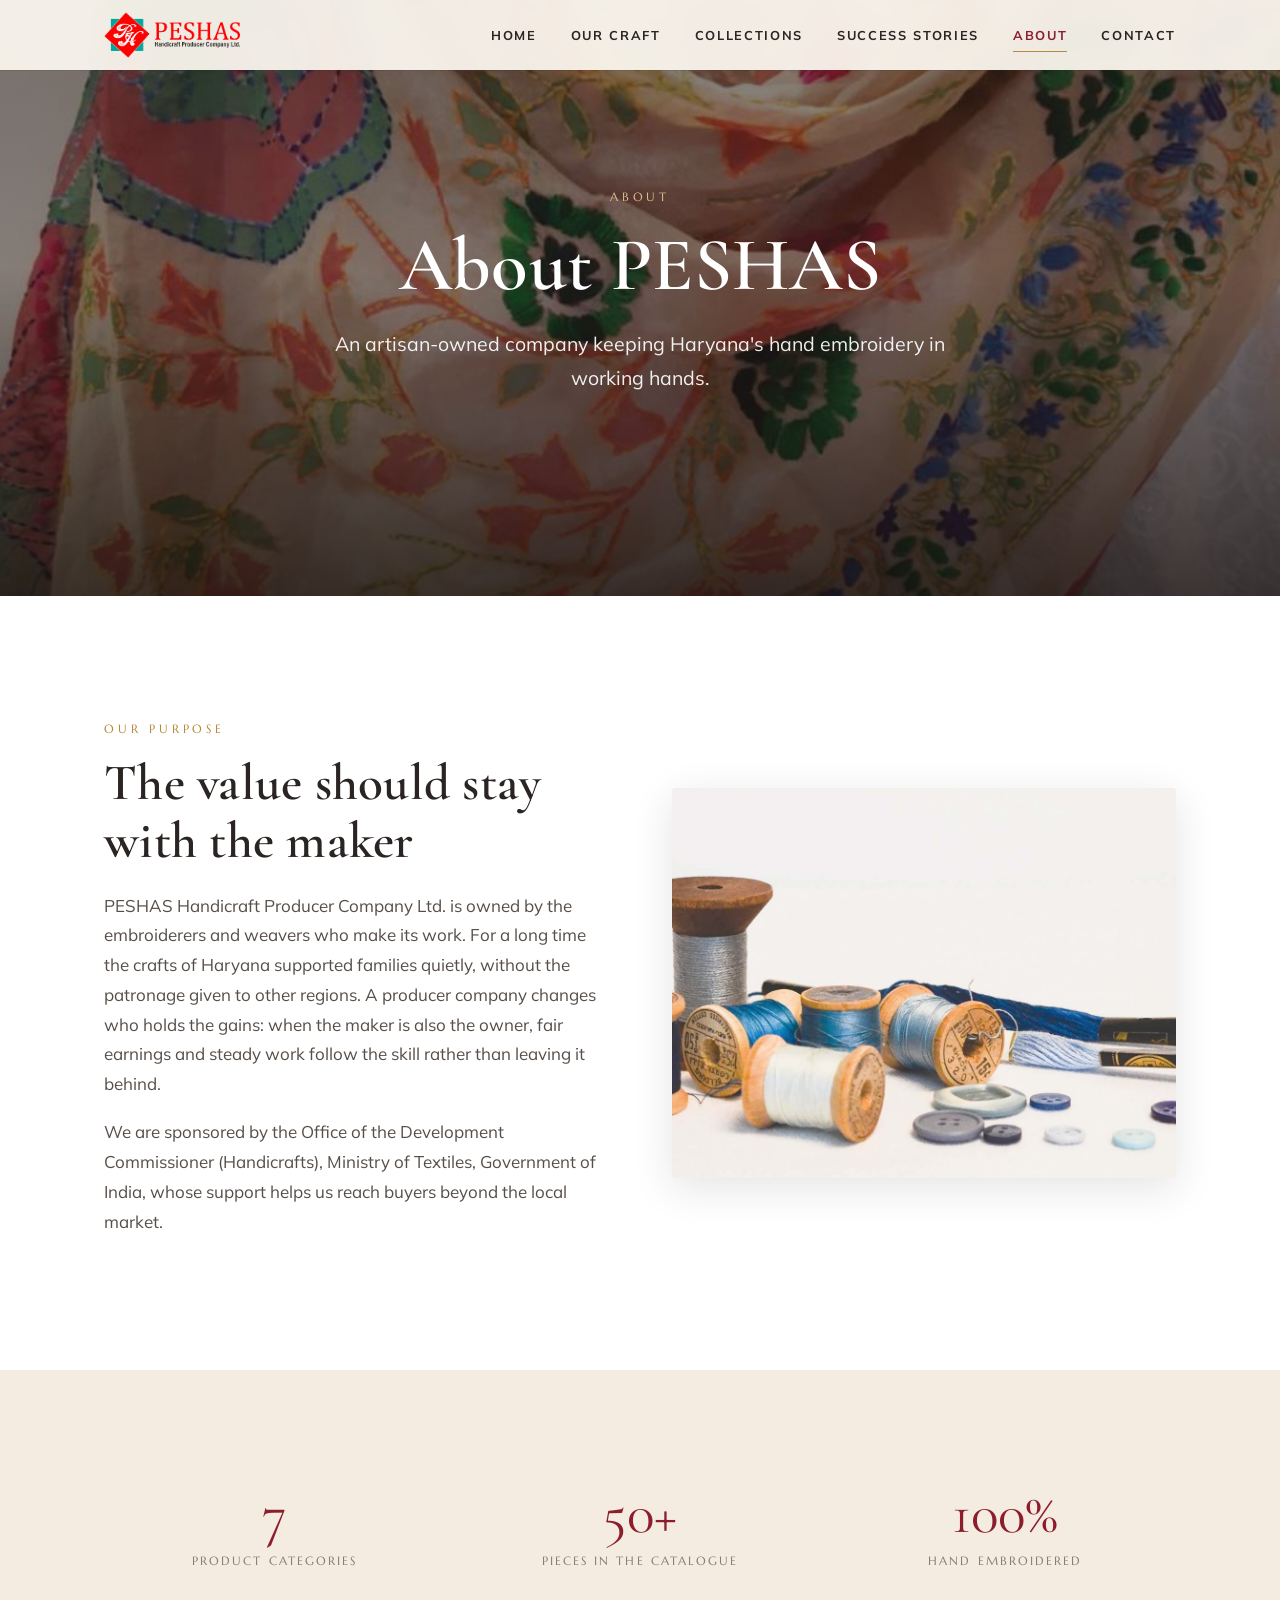
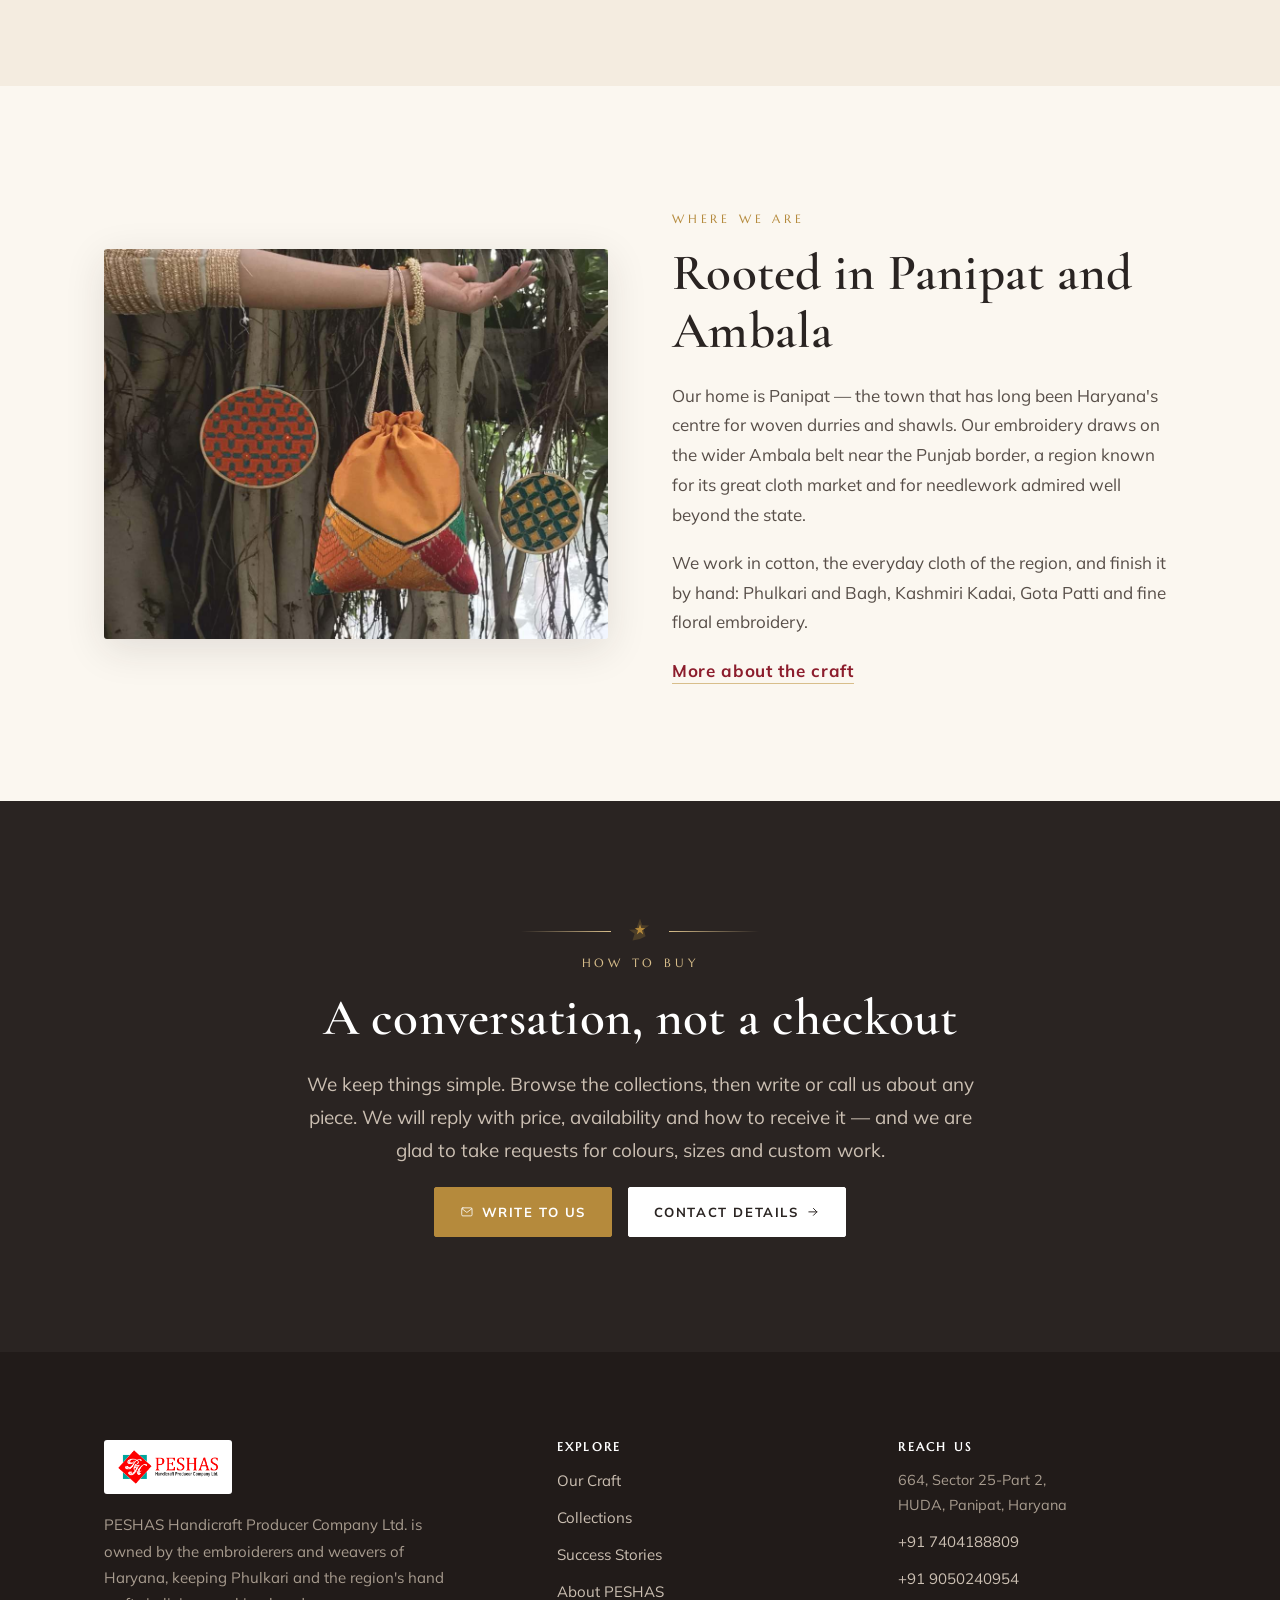
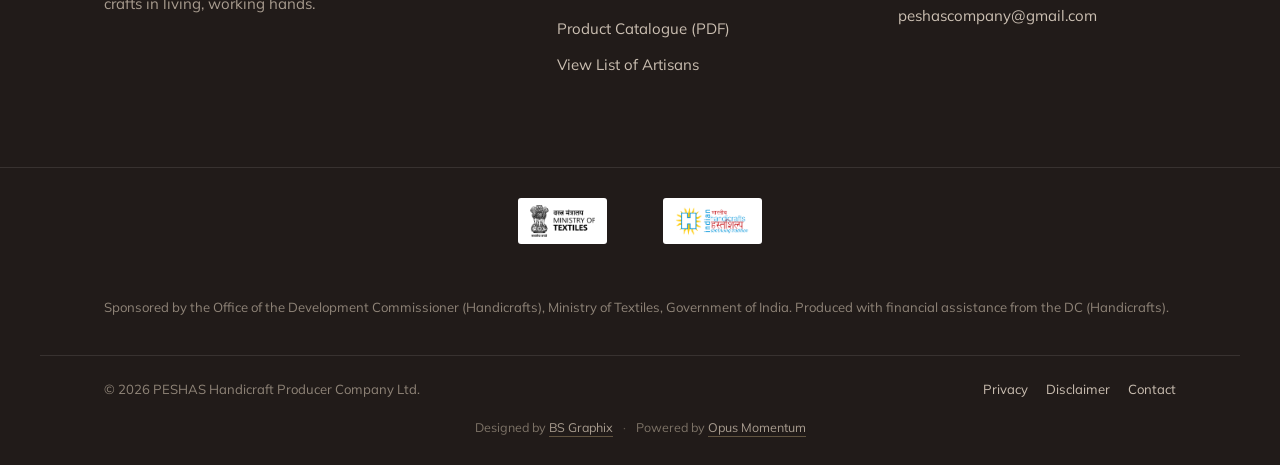
==== commit 14e6e93c: "Add "View List of Artisans" download (artisan list .docx) to footer" ====
--- a/about.html
+++ b/about.html
@@ -96,6 +96,7 @@
         <li><a href="success.html">Success Stories</a></li>
         <li><a href="about.html">About PESHAS</a></li>
         <li><a href="brochure/PHPC-Brochure.pdf" target="_blank" rel="noopener">Product Catalogue (PDF)</a></li>
+        <li><a href="downloads/artisan-list.docx" download>View List of Artisans</a></li>
       </ul>
     </div>
     <div class="footer-col">
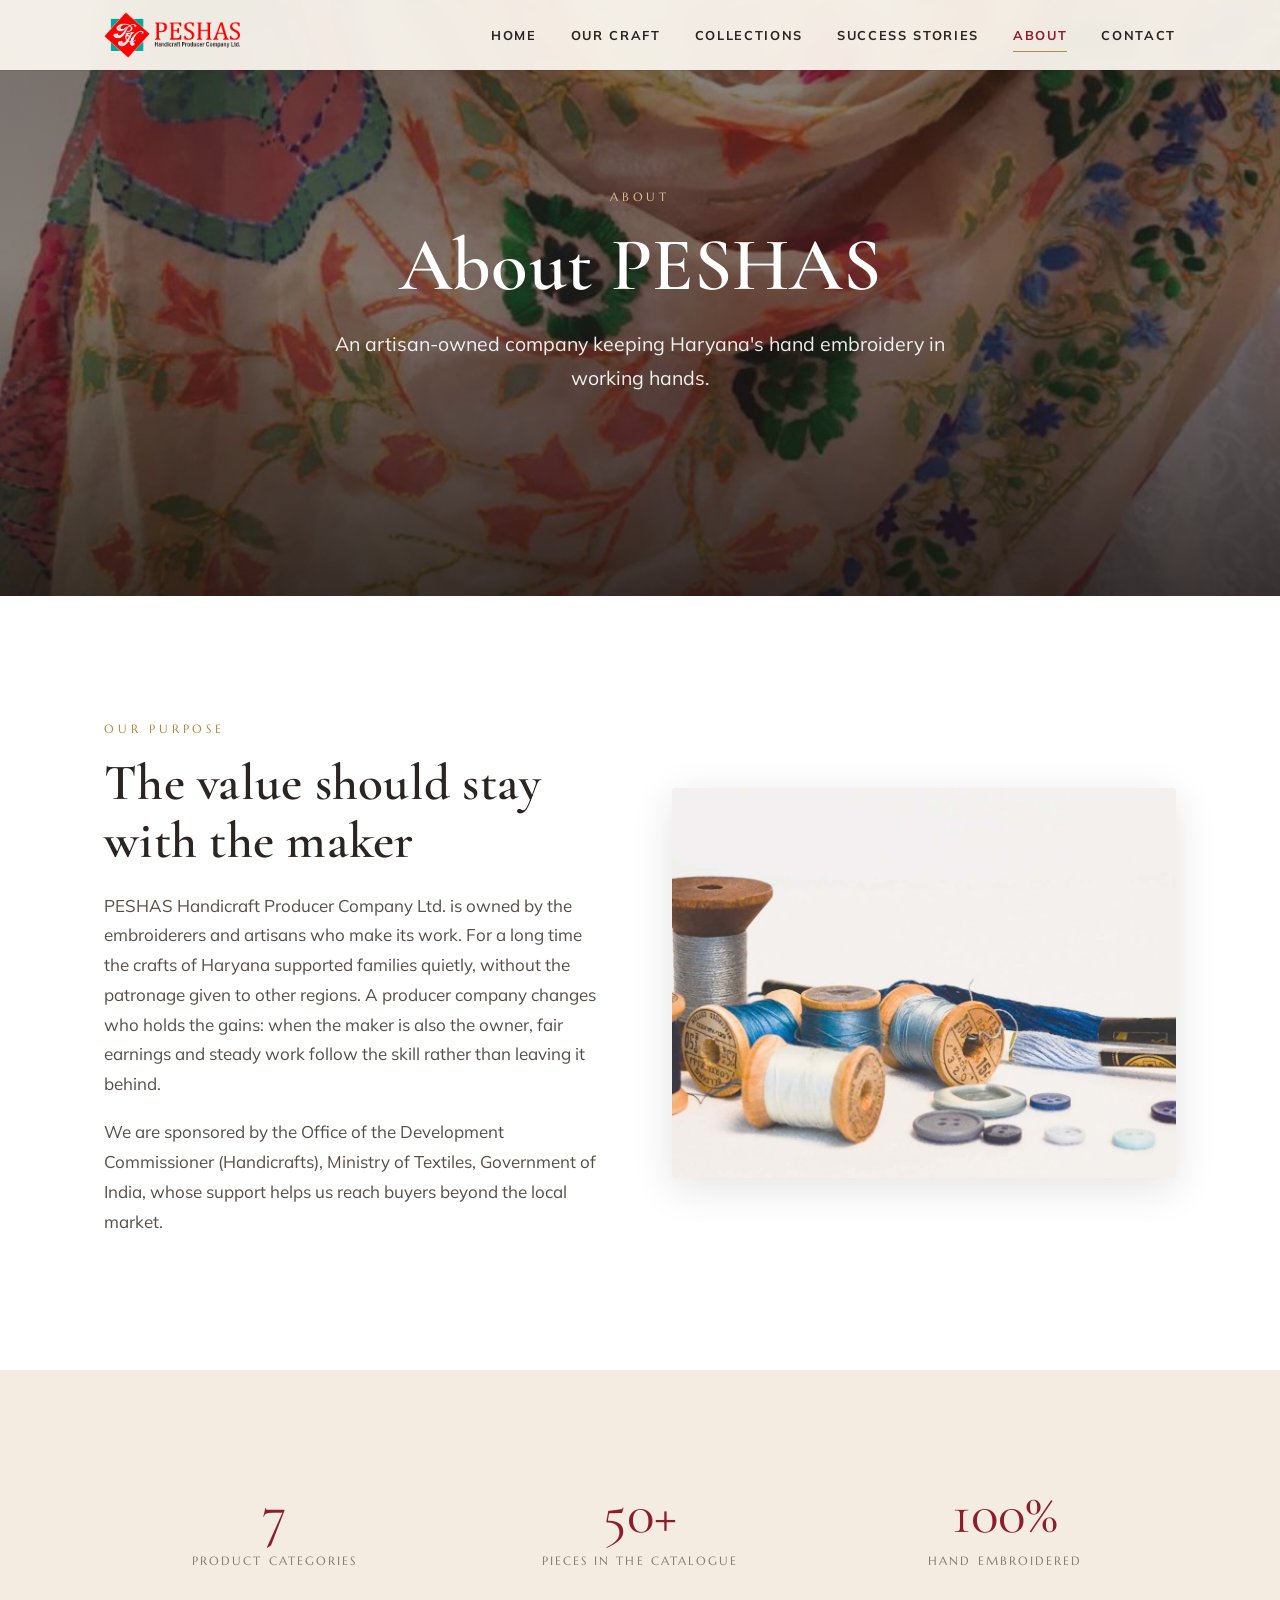
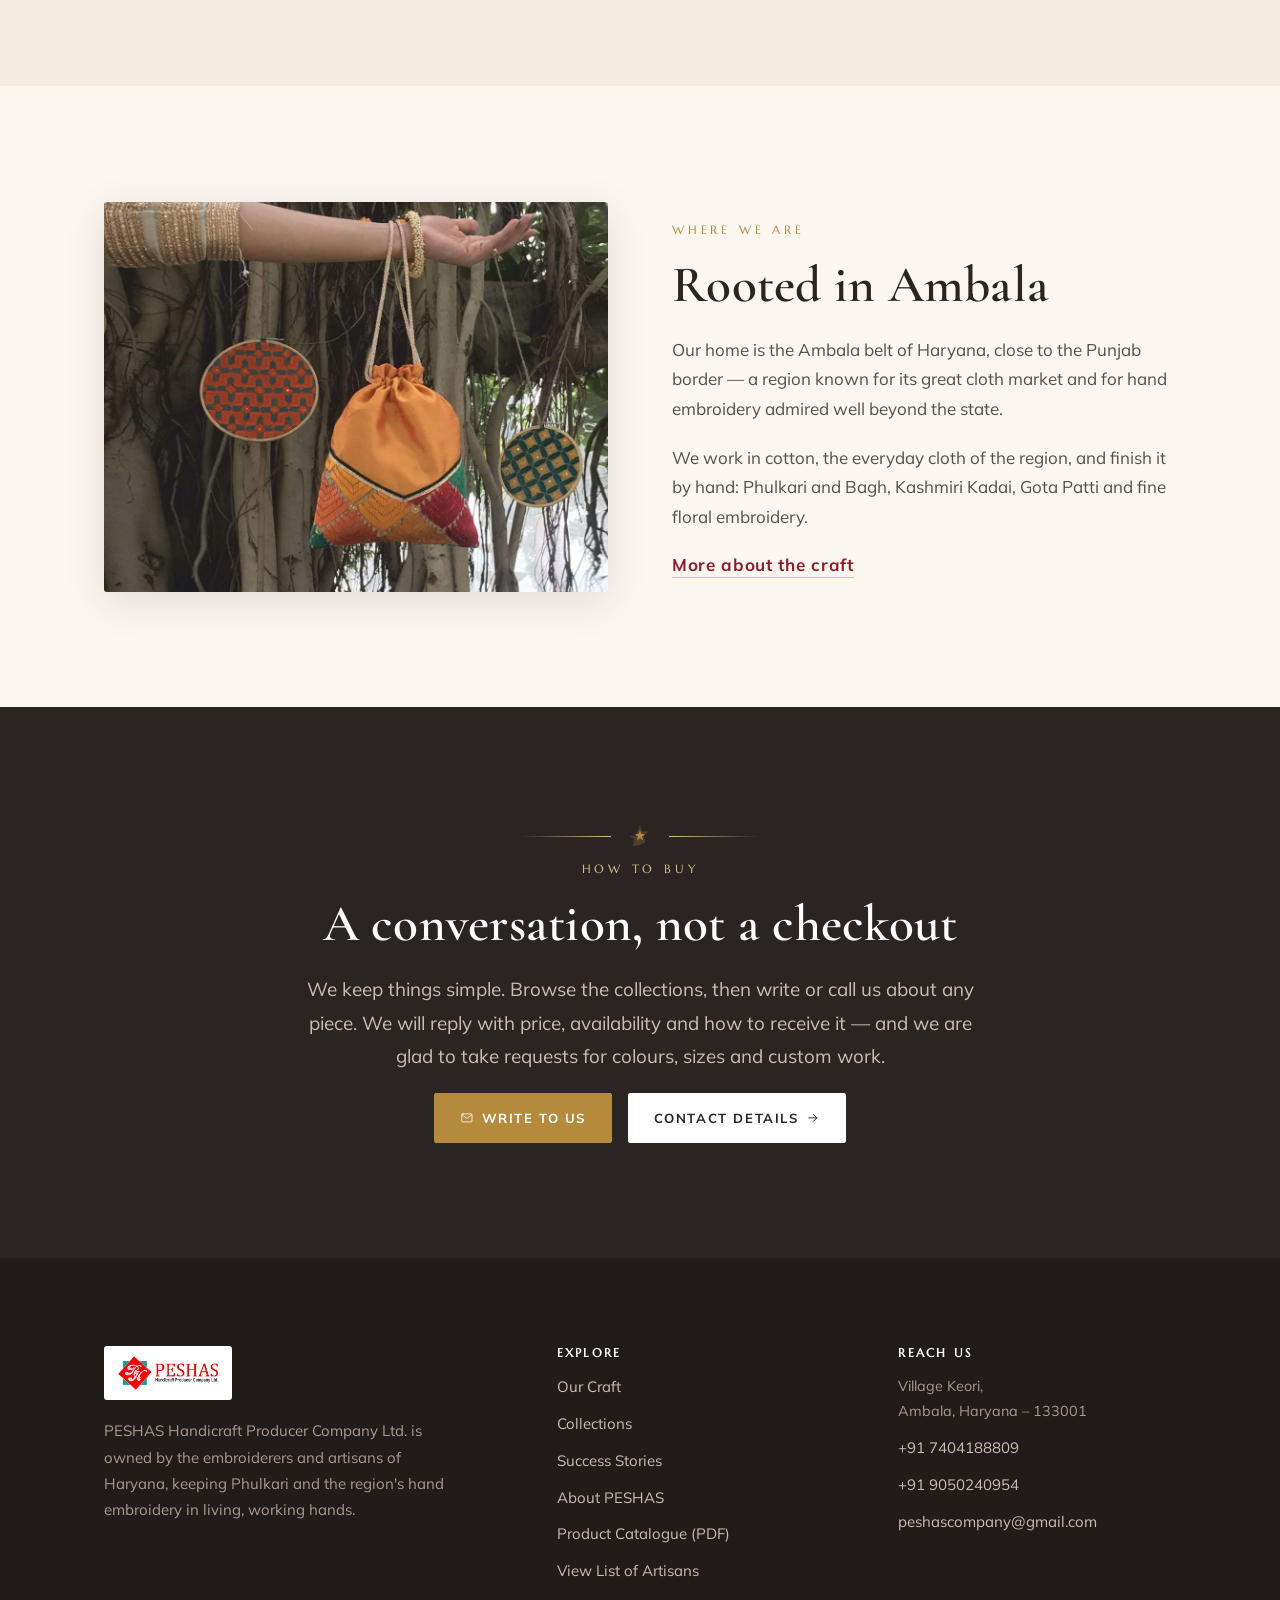
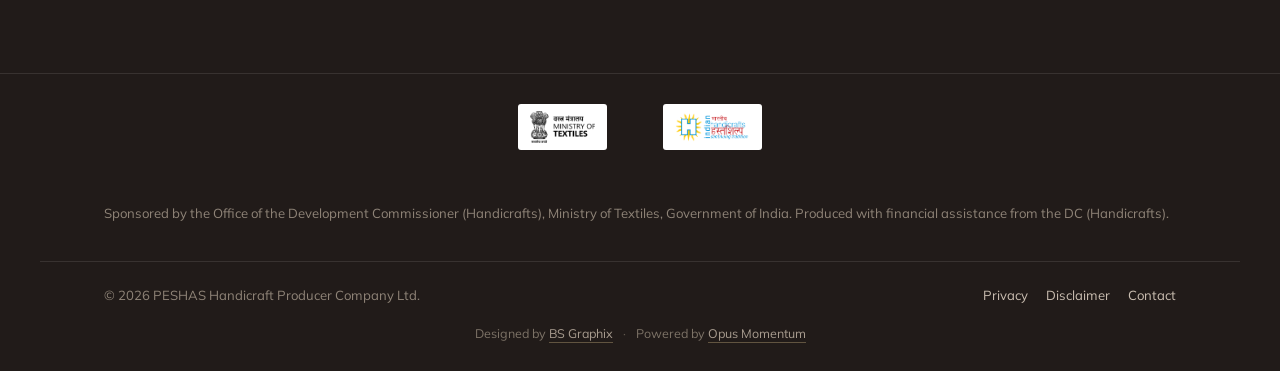
==== commit 8f6efa7e: "Client edits: address to Village Keori, Ambala; remove Panipat/weaving narrative; craft section now " ====
--- a/about.html
+++ b/about.html
@@ -4,12 +4,12 @@
 <meta charset="utf-8">
 <meta name="viewport" content="width=device-width, initial-scale=1">
 <title>About PESHAS — An Artisan-Owned Handicraft Producer Company | PHPC</title>
-<meta name="description" content="PESHAS Handicraft Producer Company Ltd. is owned by the embroiderers and weavers of Panipat and Ambala, Haryana, and sponsored by the DC (Handicrafts), Ministry of Textiles.">
+<meta name="description" content="PESHAS Handicraft Producer Company Ltd. is owned by the embroiderers of Ambala, Haryana, and sponsored by the DC (Handicrafts), Ministry of Textiles.">
 <link rel="canonical" href="https://www.phpc.in/about.html">
 <meta property="og:type" content="website">
 <meta property="og:site_name" content="PESHAS — PHPC">
 <meta property="og:title" content="About PESHAS — An Artisan-Owned Handicraft Producer Company | PHPC">
-<meta property="og:description" content="PESHAS Handicraft Producer Company Ltd. is owned by the embroiderers and weavers of Panipat and Ambala, Haryana, and sponsored by the DC (Handicrafts), Ministry of Textiles.">
+<meta property="og:description" content="PESHAS Handicraft Producer Company Ltd. is owned by the embroiderers of Ambala, Haryana, and sponsored by the DC (Handicrafts), Ministry of Textiles.">
 <meta property="og:image" content="https://www.phpc.in/assets/brand/hero-dupatta.jpg">
 <meta property="og:url" content="https://www.phpc.in/about.html">
 <meta name="twitter:card" content="summary_large_image">
@@ -46,7 +46,7 @@
     <div class="split__body reveal">
       <span class="eyebrow">Our purpose</span>
       <h2>The value should stay with the maker</h2>
-      <p>PESHAS Handicraft Producer Company Ltd. is owned by the embroiderers and weavers who make its work. For a long time the crafts of Haryana supported families quietly, without the patronage given to other regions. A producer company changes who holds the gains: when the maker is also the owner, fair earnings and steady work follow the skill rather than leaving it behind.</p>
+      <p>PESHAS Handicraft Producer Company Ltd. is owned by the embroiderers and artisans who make its work. For a long time the crafts of Haryana supported families quietly, without the patronage given to other regions. A producer company changes who holds the gains: when the maker is also the owner, fair earnings and steady work follow the skill rather than leaving it behind.</p>
       <p>We are sponsored by the Office of the Development Commissioner (Handicrafts), Ministry of Textiles, Government of India, whose support helps us reach buyers beyond the local market.</p>
     </div>
     <div class="split__media reveal"><img src="assets/brand/texture-spools.jpg" alt="Wooden spools of thread and buttons on a pale surface"></div>
@@ -64,8 +64,8 @@
     <div class="split__media reveal"><img src="assets/brand/hero-handbag.jpg" alt="Embroidered bags hanging among the aerial roots of a banyan tree"></div>
     <div class="split__body reveal">
       <span class="eyebrow">Where we are</span>
-      <h2>Rooted in Panipat and Ambala</h2>
-      <p>Our home is Panipat — the town that has long been Haryana's centre for woven durries and shawls. Our embroidery draws on the wider Ambala belt near the Punjab border, a region known for its great cloth market and for needlework admired well beyond the state.</p>
+      <h2>Rooted in Ambala</h2>
+      <p>Our home is the Ambala belt of Haryana, close to the Punjab border — a region known for its great cloth market and for hand embroidery admired well beyond the state.</p>
       <p>We work in cotton, the everyday cloth of the region, and finish it by hand: Phulkari and Bagh, Kashmiri Kadai, Gota Patti and fine floral embroidery.</p>
       <a class="textlink" href="craft.html">More about the craft</a>
     </div>
@@ -86,7 +86,7 @@
   <div class="container footer-top">
     <div class="footer-brand">
       <img src="assets/logos/peshas-logo.png" alt="PESHAS Handicraft Producer Company logo">
-      <p>PESHAS Handicraft Producer Company Ltd. is owned by the embroiderers and weavers of Haryana, keeping Phulkari and the region's hand crafts in living, working hands.</p>
+      <p>PESHAS Handicraft Producer Company Ltd. is owned by the embroiderers and artisans of Haryana, keeping Phulkari and the region's hand embroidery in living, working hands.</p>
     </div>
     <div class="footer-col">
       <h4>Explore</h4>
@@ -102,7 +102,7 @@
     <div class="footer-col">
       <h4>Reach us</h4>
       <ul>
-        <li class="small">664, Sector 25-Part 2,<br>HUDA, Panipat, Haryana</li>
+        <li class="small">Village Keori,<br>Ambala, Haryana &ndash; 133001</li>
         <li><a href="tel:+917404188809">+91 7404188809</a></li>
         <li><a href="tel:+919050240954">+91 9050240954</a></li>
         <li><a href="mailto:peshascompany@gmail.com">peshascompany@gmail.com</a></li>
